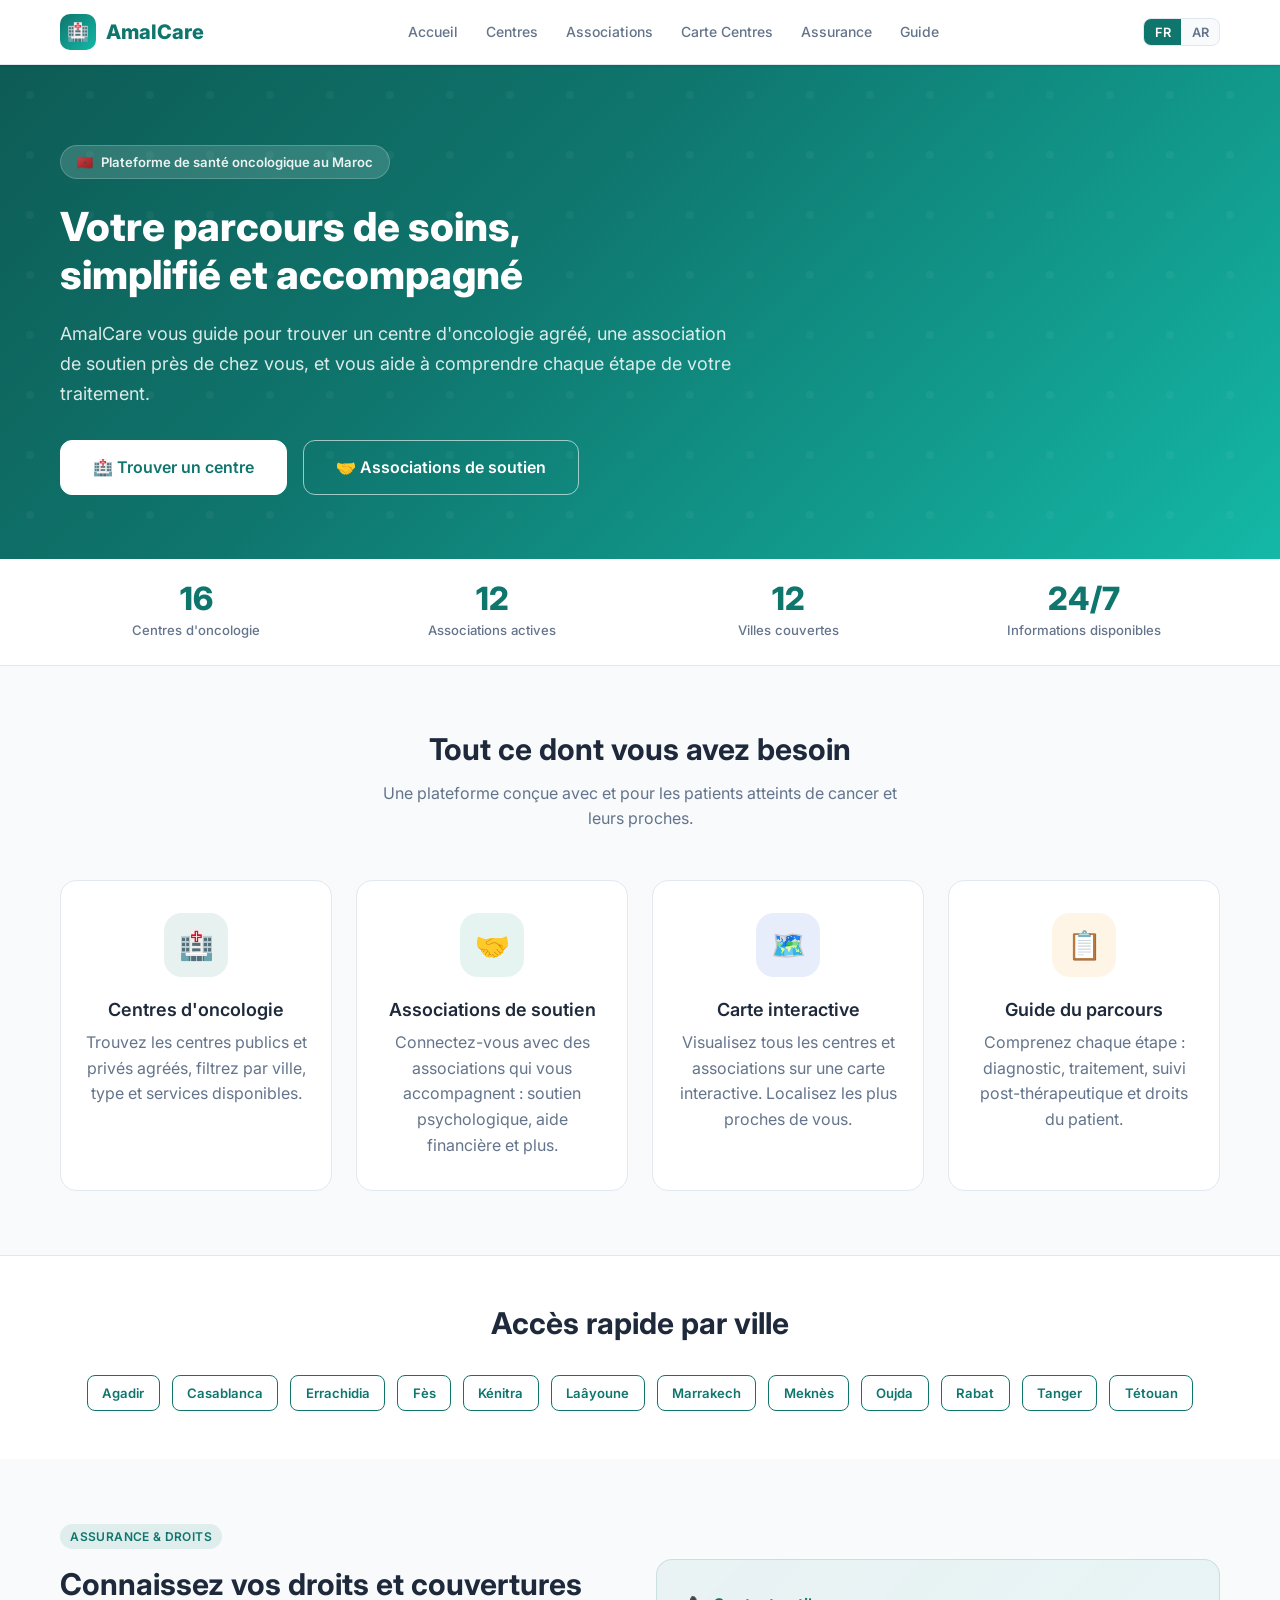
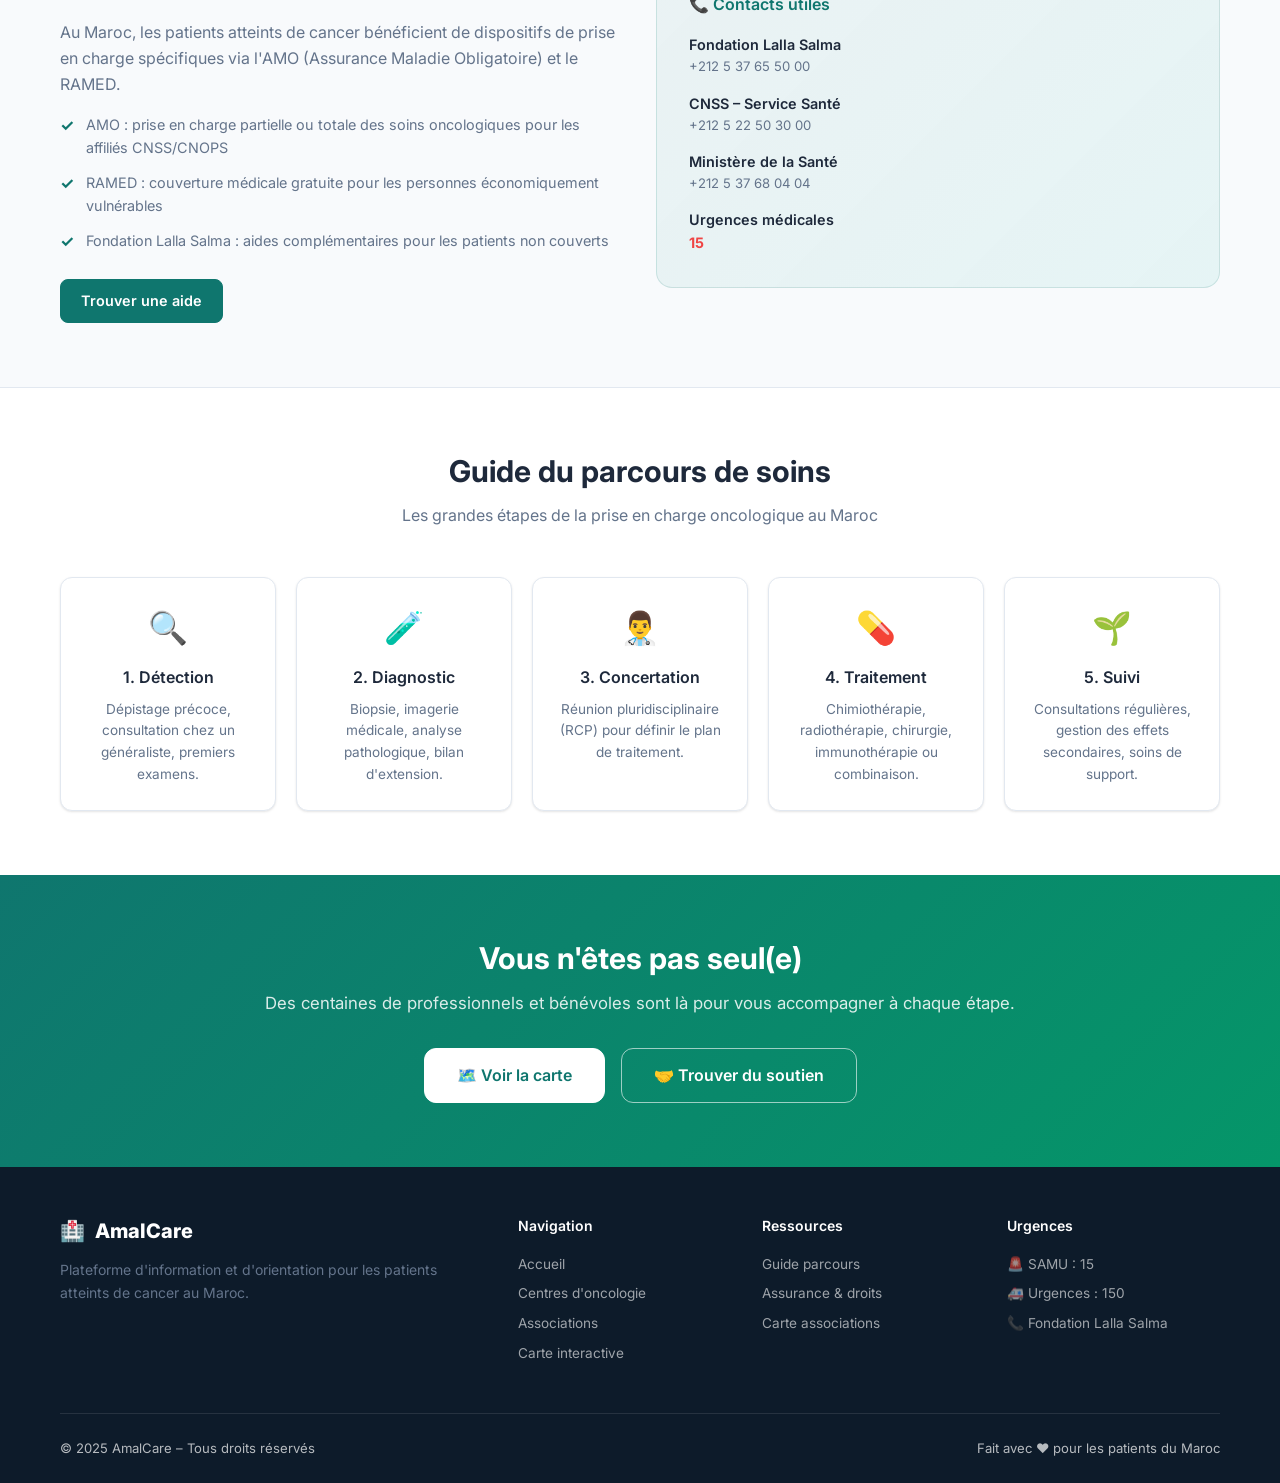
==== index.html @ 49dc9146 "Add files via upload" ====
<!DOCTYPE html>
<html lang="fr" dir="ltr">
<head>
  <meta charset="UTF-8" />
  <meta name="viewport" content="width=device-width, initial-scale=1.0" />
  <title>AmalCare – Plateforme de Santé Oncologique au Maroc</title>
  <meta name="description" content="AmalCare vous aide à trouver des centres d'oncologie, des associations de soutien et à comprendre votre parcours de soins au Maroc." />
  <link rel="preconnect" href="https://fonts.googleapis.com" />
  <link rel="preconnect" href="https://fonts.gstatic.com" crossorigin />
  <link href="https://fonts.googleapis.com/css2?family=Inter:wght@400;500;600;700;800&family=Cairo:wght@400;600;700;800&display=swap" rel="stylesheet" />
  <link rel="stylesheet" href="./css/style.css" />
</head>
<body>

<!-- ── Navbar ── -->
<nav class="navbar">
  <div class="container navbar-inner">
    <a href="index.html" class="navbar-brand">
      <div class="logo-icon">🏥</div>
      <span>AmalCare</span>
    </a>
    <ul class="navbar-nav" role="navigation">
      <li><a href="index.html" class="active" data-i18n="nav.home">Accueil</a></li>
      <li><a href="centres.html" data-i18n="nav.centres">Centres</a></li>
      <li><a href="associations.html" data-i18n="nav.associations">Associations</a></li>
      <li><a href="map-centres.html" data-i18n="nav.map-centres">Carte</a></li>
      <li><a href="#assurance" data-i18n="nav.assurance">Assurance</a></li>
      <li><a href="#guide" data-i18n="nav.guide">Guide</a></li>
    </ul>
    <div class="navbar-actions">
      <div class="lang-toggle" role="group" aria-label="Langue">
        <button class="lang-btn active" data-lang="fr">FR</button>
        <button class="lang-btn" data-lang="ar">AR</button>
      </div>
      <button class="hamburger" aria-label="Menu" aria-expanded="false">
        <span></span><span></span><span></span>
      </button>
    </div>
  </div>
</nav>

<!-- ── Hero ── -->
<section class="hero">
  <div class="container">
    <div class="hero-content animate-in">
      <div class="hero-eyebrow">
        <span>🇲🇦</span>
        <span>Plateforme de santé oncologique au Maroc</span>
      </div>
      <h1>Votre parcours de soins,<br/>simplifié et accompagné</h1>
      <p class="hero-sub">
        AmalCare vous guide pour trouver un centre d'oncologie agréé, une association de soutien près de chez vous, et vous aide à comprendre chaque étape de votre traitement.
      </p>
      <div class="hero-actions">
        <a href="centres.html" class="btn btn-white btn-lg">🏥 Trouver un centre</a>
        <a href="associations.html" class="btn btn-outline btn-lg" style="border-color:rgba(255,255,255,.6);color:white;">🤝 Associations de soutien</a>
      </div>
    </div>
  </div>
</section>

<!-- ── Stats Bar ── -->
<section class="stats-bar">
  <div class="container">
    <div class="stats-grid">
      <div class="stat-item">
        <div class="stat-num" id="statCentres">15</div>
        <div class="stat-label">Centres d'oncologie</div>
      </div>
      <div class="stat-item">
        <div class="stat-num" id="statAssoc">10</div>
        <div class="stat-label">Associations actives</div>
      </div>
      <div class="stat-item">
        <div class="stat-num">12</div>
        <div class="stat-label">Villes couvertes</div>
      </div>
      <div class="stat-item">
        <div class="stat-num">24/7</div>
        <div class="stat-label">Informations disponibles</div>
      </div>
    </div>
  </div>
</section>

<!-- ── Features ── -->
<section class="features-section">
  <div class="container">
    <h2 class="section-title">Tout ce dont vous avez besoin</h2>
    <p class="section-sub">Une plateforme conçue avec et pour les patients atteints de cancer et leurs proches.</p>
    <div class="features-grid">
      <a href="centres.html" class="feature-card" style="text-decoration:none;">
        <div class="feature-icon teal">🏥</div>
        <h3>Centres d'oncologie</h3>
        <p>Trouvez les centres publics et privés agréés, filtrez par ville, type et services disponibles.</p>
      </a>
      <a href="associations.html" class="feature-card" style="text-decoration:none;">
        <div class="feature-icon green">🤝</div>
        <h3>Associations de soutien</h3>
        <p>Connectez-vous avec des associations qui vous accompagnent : soutien psychologique, aide financière et plus.</p>
      </a>
      <a href="map-centres.html" class="feature-card" style="text-decoration:none;">
        <div class="feature-icon blue">🗺️</div>
        <h3>Carte interactive</h3>
        <p>Visualisez tous les centres et associations sur une carte interactive. Localisez les plus proches de vous.</p>
      </a>
      <a href="#guide" class="feature-card" style="text-decoration:none;">
        <div class="feature-icon amber">📋</div>
        <h3>Guide du parcours</h3>
        <p>Comprenez chaque étape : diagnostic, traitement, suivi post-thérapeutique et droits du patient.</p>
      </a>
    </div>
  </div>
</section>

<!-- ── Quick City Links ── -->
<section style="padding:3rem 0;background:var(--surface);border-top:1px solid var(--border);">
  <div class="container">
    <h2 style="text-align:center;margin-bottom:2rem;">Accès rapide par ville</h2>
    <div id="cityLinks" style="display:flex;flex-wrap:wrap;gap:.75rem;justify-content:center;"></div>
  </div>
</section>

<!-- ── Assurance ── -->
<section id="assurance" style="padding:4rem 0;">
  <div class="container">
    <div id="assuranceGrid" style="display:grid;grid-template-columns:1fr 1fr;gap:2rem;align-items:center;">
      <div>
        <span class="badge badge-info" style="margin-bottom:1rem;">Assurance &amp; droits</span>
        <h2 style="margin-bottom:1rem;">Connaissez vos droits et couvertures</h2>
        <p style="margin-bottom:1rem;">Au Maroc, les patients atteints de cancer bénéficient de dispositifs de prise en charge spécifiques via l'AMO (Assurance Maladie Obligatoire) et le RAMED.</p>
        <ul style="list-style:none;display:flex;flex-direction:column;gap:.75rem;margin-bottom:1.5rem;">
          <li style="display:flex;gap:.75rem;align-items:flex-start;">
            <span style="color:var(--primary);font-weight:700;flex-shrink:0;">✓</span>
            <span style="color:var(--text-muted);font-size:.9rem;">AMO : prise en charge partielle ou totale des soins oncologiques pour les affiliés CNSS/CNOPS</span>
          </li>
          <li style="display:flex;gap:.75rem;align-items:flex-start;">
            <span style="color:var(--primary);font-weight:700;flex-shrink:0;">✓</span>
            <span style="color:var(--text-muted);font-size:.9rem;">RAMED : couverture médicale gratuite pour les personnes économiquement vulnérables</span>
          </li>
          <li style="display:flex;gap:.75rem;align-items:flex-start;">
            <span style="color:var(--primary);font-weight:700;flex-shrink:0;">✓</span>
            <span style="color:var(--text-muted);font-size:.9rem;">Fondation Lalla Salma : aides complémentaires pour les patients non couverts</span>
          </li>
        </ul>
        <a href="associations.html" class="btn btn-primary">Trouver une aide</a>
      </div>
      <div style="background:linear-gradient(135deg,rgba(15,118,110,.06),rgba(20,184,166,.08));border:1px solid rgba(15,118,110,.15);border-radius:var(--radius-lg);padding:2rem;">
        <h4 style="margin-bottom:1rem;color:var(--primary);">📞 Contacts utiles</h4>
        <div style="display:flex;flex-direction:column;gap:.9rem;">
          <div><div style="font-weight:600;font-size:.9rem;">Fondation Lalla Salma</div><div style="color:var(--text-muted);font-size:.82rem;">+212 5 37 65 50 00</div></div>
          <div><div style="font-weight:600;font-size:.9rem;">CNSS – Service Santé</div><div style="color:var(--text-muted);font-size:.82rem;">+212 5 22 50 30 00</div></div>
          <div><div style="font-weight:600;font-size:.9rem;">Ministère de la Santé</div><div style="color:var(--text-muted);font-size:.82rem;">+212 5 37 68 04 04</div></div>
          <div><div style="font-weight:600;font-size:.9rem;">Urgences médicales</div><div style="color:#ef4444;font-size:.9rem;font-weight:700;">15</div></div>
        </div>
      </div>
    </div>
  </div>
</section>

<!-- ── Guide ── -->
<section id="guide" style="padding:4rem 0;background:var(--surface);border-top:1px solid var(--border);">
  <div class="container">
    <h2 class="section-title" style="margin-bottom:.75rem;">Guide du parcours de soins</h2>
    <p class="section-sub">Les grandes étapes de la prise en charge oncologique au Maroc</p>
    <div style="display:grid;grid-template-columns:repeat(auto-fit,minmax(190px,1fr));gap:1.25rem;margin-top:2rem;">
      <div class="card animate-in" style="padding:1.5rem;text-align:center;">
        <div style="font-size:2rem;margin-bottom:.75rem;">🔍</div>
        <h4 style="margin-bottom:.5rem;">1. Détection</h4>
        <p style="font-size:.85rem;">Dépistage précoce, consultation chez un généraliste, premiers examens.</p>
      </div>
      <div class="card animate-in" style="padding:1.5rem;text-align:center;animation-delay:.05s;">
        <div style="font-size:2rem;margin-bottom:.75rem;">🧪</div>
        <h4 style="margin-bottom:.5rem;">2. Diagnostic</h4>
        <p style="font-size:.85rem;">Biopsie, imagerie médicale, analyse pathologique, bilan d'extension.</p>
      </div>
      <div class="card animate-in" style="padding:1.5rem;text-align:center;animation-delay:.1s;">
        <div style="font-size:2rem;margin-bottom:.75rem;">👨‍⚕️</div>
        <h4 style="margin-bottom:.5rem;">3. Concertation</h4>
        <p style="font-size:.85rem;">Réunion pluridisciplinaire (RCP) pour définir le plan de traitement.</p>
      </div>
      <div class="card animate-in" style="padding:1.5rem;text-align:center;animation-delay:.15s;">
        <div style="font-size:2rem;margin-bottom:.75rem;">💊</div>
        <h4 style="margin-bottom:.5rem;">4. Traitement</h4>
        <p style="font-size:.85rem;">Chimiothérapie, radiothérapie, chirurgie, immunothérapie ou combinaison.</p>
      </div>
      <div class="card animate-in" style="padding:1.5rem;text-align:center;animation-delay:.2s;">
        <div style="font-size:2rem;margin-bottom:.75rem;">🌱</div>
        <h4 style="margin-bottom:.5rem;">5. Suivi</h4>
        <p style="font-size:.85rem;">Consultations régulières, gestion des effets secondaires, soins de support.</p>
      </div>
    </div>
  </div>
</section>

<!-- ── CTA ── -->
<section class="cta-section">
  <div class="container">
    <h2>Vous n'êtes pas seul(e)</h2>
    <p>Des centaines de professionnels et bénévoles sont là pour vous accompagner à chaque étape.</p>
    <div style="display:flex;gap:1rem;justify-content:center;flex-wrap:wrap;">
      <a href="map-centres.html" class="btn btn-white btn-lg">🗺️ Voir la carte</a>
      <a href="associations.html" class="btn btn-outline btn-lg" style="border-color:rgba(255,255,255,.6);color:white;">🤝 Trouver du soutien</a>
    </div>
  </div>
</section>

<!-- ── Footer ── -->
<footer class="footer">
  <div class="container">
    <div class="footer-grid">
      <div class="footer-brand">
        <div style="display:flex;align-items:center;gap:.6rem;font-weight:800;font-size:1.25rem;color:white;margin-bottom:.75rem;">
          <div class="logo-icon">🏥</div><span>AmalCare</span>
        </div>
        <p>Plateforme d'information et d'orientation pour les patients atteints de cancer au Maroc.</p>
      </div>
      <div class="footer-col">
        <h4>Navigation</h4>
        <a href="index.html">Accueil</a>
        <a href="centres.html">Centres d'oncologie</a>
        <a href="associations.html">Associations</a>
        <a href="map-centres.html">Carte interactive</a>
      </div>
      <div class="footer-col">
        <h4>Ressources</h4>
        <a href="#guide">Guide parcours</a>
        <a href="#assurance">Assurance &amp; droits</a>
        <a href="map-associations.html">Carte associations</a>
      </div>
      <div class="footer-col">
        <h4>Urgences</h4>
        <a href="tel:15">🚨 SAMU : 15</a>
        <a href="tel:150">🚑 Urgences : 150</a>
        <a href="tel:+212537655000">📞 Fondation Lalla Salma</a>
      </div>
    </div>
    <div class="footer-bottom">
      <span>© 2025 AmalCare – Tous droits réservés</span>
      <span>Fait avec ❤️ pour les patients du Maroc</span>
    </div>
  </div>
</footer>

<script src="./js/main.js"></script>
<script>
  document.addEventListener('DOMContentLoaded', async () => {
    // Responsive grid
    const grid = document.getElementById('assuranceGrid');
    function resizeGrid() {
      if (grid) grid.style.gridTemplateColumns = window.innerWidth < 768 ? '1fr' : '1fr 1fr';
    }
    resizeGrid();
    window.addEventListener('resize', resizeGrid);

    // Load stats
    try {
      const [cRes, aRes] = await Promise.all([
        fetch('./data/centres.json'),
        fetch('./data/associations.json'),
      ]);
      const centres = await cRes.json();
      const assocs  = await aRes.json();
      document.getElementById('statCentres').textContent = centres.length;
      document.getElementById('statAssoc').textContent   = assocs.length;

      // City links — ville est un objet {fr, ar}
      const AC = window.AmalCare;
      const citySet = new Set(centres.map(c => AC.getText(c.ville)));
      const cities  = [...citySet].sort();
      const container = document.getElementById('cityLinks');
      cities.forEach(city => {
        const a = document.createElement('a');
        a.href = `centres.html?ville=${encodeURIComponent(city)}`;
        a.className = 'btn btn-outline btn-sm';
        a.textContent = city;
        container.appendChild(a);
      });
    } catch(e) { /* graceful degradation */ }
  });
</script>
</body>
</html>
---- css/style.css ----
/* ============================================================
   AmalCare – Global Stylesheet
   Design: clean medical UI inspired by modern health platforms
   Colors: teal/blue primary, soft green accents
   ============================================================ */

/* ---------- CSS Variables ---------- */
:root {
  --primary:        #0f766e;   /* teal-700 */
  --primary-light:  #14b8a6;   /* teal-500 */
  --primary-dark:   #0d5c55;
  --accent:         #059669;   /* emerald-600 */
  --accent-light:   #10b981;
  --blue:           #1d4ed8;
  --blue-light:     #3b82f6;
  --bg:             #f8fafc;
  --surface:        #ffffff;
  --border:         #e2e8f0;
  --text:           #1e293b;
  --text-muted:     #64748b;
  --text-light:     #94a3b8;
  --public-color:   #1d4ed8;
  --private-color:  #059669;
  --shadow-sm:      0 1px 3px rgba(0,0,0,.07), 0 1px 2px rgba(0,0,0,.05);
  --shadow:         0 4px 6px -1px rgba(0,0,0,.08), 0 2px 4px -1px rgba(0,0,0,.05);
  --shadow-md:      0 10px 15px -3px rgba(0,0,0,.08), 0 4px 6px -2px rgba(0,0,0,.04);
  --shadow-lg:      0 20px 25px -5px rgba(0,0,0,.08), 0 10px 10px -5px rgba(0,0,0,.03);
  --radius:         12px;
  --radius-sm:      8px;
  --radius-lg:      16px;
  --transition:     all 0.2s ease;
}

/* ---------- Reset & Base ---------- */
*, *::before, *::after { box-sizing: border-box; margin: 0; padding: 0; }

html { scroll-behavior: smooth; font-size: 16px; }

body {
  font-family: 'Inter', 'Segoe UI', system-ui, -apple-system, sans-serif;
  background: var(--bg);
  color: var(--text);
  line-height: 1.6;
  min-height: 100vh;
}

img { max-width: 100%; display: block; }
a { color: inherit; text-decoration: none; }
button { cursor: pointer; border: none; background: none; font-family: inherit; }
ul { list-style: none; }

/* ---------- Typography ---------- */
h1 { font-size: clamp(1.75rem, 4vw, 2.5rem); font-weight: 800; line-height: 1.2; }
h2 { font-size: clamp(1.35rem, 3vw, 1.875rem); font-weight: 700; line-height: 1.3; }
h3 { font-size: 1.125rem; font-weight: 600; line-height: 1.4; }
h4 { font-size: 1rem; font-weight: 600; }
p  { color: var(--text-muted); }

/* ---------- Layout ---------- */
.container {
  max-width: 1200px;
  margin: 0 auto;
  padding: 0 1.25rem;
}

.page-header {
  background: linear-gradient(135deg, var(--primary) 0%, var(--primary-light) 100%);
  color: white;
  padding: 3rem 0 2.5rem;
  text-align: center;
}
.page-header h1 { color: white; margin-bottom: 0.5rem; }
.page-header p   { color: rgba(255,255,255,.85); font-size: 1.05rem; }

/* ---------- Navbar ---------- */
.navbar {
  position: sticky;
  top: 0;
  z-index: 1000;
  background: var(--surface);
  border-bottom: 1px solid var(--border);
  box-shadow: var(--shadow-sm);
}
.navbar-inner {
  display: flex;
  align-items: center;
  justify-content: space-between;
  height: 64px;
  gap: 1rem;
}
.navbar-brand {
  display: flex;
  align-items: center;
  gap: 0.6rem;
  font-weight: 800;
  font-size: 1.25rem;
  color: var(--primary);
  white-space: nowrap;
}
.navbar-brand .logo-icon {
  width: 36px;
  height: 36px;
  background: linear-gradient(135deg, var(--primary), var(--primary-light));
  border-radius: 10px;
  display: flex;
  align-items: center;
  justify-content: center;
  color: white;
  font-size: 1.1rem;
  flex-shrink: 0;
}
.navbar-nav {
  display: flex;
  align-items: center;
  gap: 0.25rem;
}
.navbar-nav a {
  font-size: 0.875rem;
  font-weight: 500;
  color: var(--text-muted);
  padding: 0.5rem 0.75rem;
  border-radius: var(--radius-sm);
  transition: var(--transition);
  white-space: nowrap;
}
.navbar-nav a:hover,
.navbar-nav a.active {
  color: var(--primary);
  background: rgba(15,118,110,.08);
}
.navbar-actions {
  display: flex;
  align-items: center;
  gap: 0.5rem;
  flex-shrink: 0;
}
.lang-toggle {
  display: flex;
  background: var(--bg);
  border: 1px solid var(--border);
  border-radius: 8px;
  overflow: hidden;
}
.lang-btn {
  padding: 0.35rem 0.65rem;
  font-size: 0.8rem;
  font-weight: 600;
  color: var(--text-muted);
  transition: var(--transition);
}
.lang-btn.active {
  background: var(--primary);
  color: white;
}
.hamburger {
  display: none;
  flex-direction: column;
  gap: 5px;
  padding: 0.4rem;
  border-radius: 8px;
  transition: var(--transition);
}
.hamburger span {
  display: block;
  width: 22px;
  height: 2px;
  background: var(--text);
  border-radius: 2px;
  transition: var(--transition);
}
.hamburger:hover { background: var(--bg); }

/* ---------- Buttons ---------- */
.btn {
  display: inline-flex;
  align-items: center;
  gap: 0.5rem;
  padding: 0.6rem 1.25rem;
  border-radius: var(--radius-sm);
  font-size: 0.9rem;
  font-weight: 600;
  transition: var(--transition);
  border: 1.5px solid transparent;
  white-space: nowrap;
}
.btn-primary {
  background: var(--primary);
  color: white;
  border-color: var(--primary);
}
.btn-primary:hover {
  background: var(--primary-dark);
  transform: translateY(-1px);
  box-shadow: var(--shadow);
}
.btn-outline {
  background: transparent;
  color: var(--primary);
  border-color: var(--primary);
}
.btn-outline:hover {
  background: var(--primary);
  color: white;
}
.btn-white {
  background: white;
  color: var(--primary);
  border-color: white;
}
.btn-white:hover {
  background: rgba(255,255,255,.9);
  transform: translateY(-1px);
}
.btn-sm {
  padding: 0.4rem 0.9rem;
  font-size: 0.82rem;
}
.btn-lg {
  padding: 0.85rem 2rem;
  font-size: 1rem;
  border-radius: var(--radius);
}

/* ---------- Badge / Tag ---------- */
.badge {
  display: inline-flex;
  align-items: center;
  gap: 0.3rem;
  padding: 0.2rem 0.65rem;
  border-radius: 99px;
  font-size: 0.75rem;
  font-weight: 600;
  text-transform: uppercase;
  letter-spacing: .03em;
}
.badge-public  { background: rgba(29,78,216,.12); color: var(--blue); }
.badge-prive   { background: rgba(5,150,105,.12);  color: var(--accent); }
.badge-info    { background: rgba(15,118,110,.1);  color: var(--primary); }

/* ---------- Badge Vérification ---------- */
.badge-verif {
  display: inline-flex;
  align-items: center;
  gap: 0.3rem;
  font-size: 0.72rem;
  font-weight: 600;
  padding: 0.2rem 0.55rem;
  border-radius: 999px;
  letter-spacing: 0.02em;
}
.badge-verif.verifie {
  background: #d1fae5;
  color: #065f46;
  border: 1px solid #a7f3d0;
}
.badge-verif.a_confirmer {
  background: #fef9c3;
  color: #854d0e;
  border: 1px solid #fde68a;
}

/* ── Popup badge dans Leaflet ── */
.leaflet-popup-content .badge-verif { font-size: .68rem; padding: .15rem .45rem; }

/* ---------- Star Rating ---------- */
.stars { color: #f59e0b; font-size: 0.85rem; }

/* ---------- Cards ---------- */
.card {
  background: var(--surface);
  border: 1px solid var(--border);
  border-radius: var(--radius);
  box-shadow: var(--shadow-sm);
  overflow: hidden;
  transition: var(--transition);
}
.card:hover {
  box-shadow: var(--shadow-md);
  transform: translateY(-2px);
}
.card-header {
  padding: 1.25rem 1.25rem 0;
  display: flex;
  align-items: flex-start;
  justify-content: space-between;
  gap: 0.75rem;
}
.card-body  { padding: 1rem 1.25rem; }
.card-footer {
  padding: 0.75rem 1.25rem 1.25rem;
  border-top: 1px solid var(--border);
  display: flex;
  align-items: center;
  justify-content: space-between;
  gap: 0.5rem;
  flex-wrap: wrap;
}

.centre-icon, .assoc-icon {
  width: 48px;
  height: 48px;
  border-radius: 12px;
  display: flex;
  align-items: center;
  justify-content: center;
  font-size: 1.4rem;
  flex-shrink: 0;
}
.centre-icon { background: rgba(29,78,216,.1); }
.assoc-icon  { background: rgba(5,150,105,.1); }

.card-meta {
  display: flex;
  align-items: center;
  gap: 0.5rem;
  flex-wrap: wrap;
  margin-bottom: 0.6rem;
}
.card-meta span { font-size: 0.82rem; color: var(--text-muted); }
.card-meta .sep { color: var(--border); }

.card-title { font-size: 1.05rem; font-weight: 700; color: var(--text); margin-bottom: 0.5rem; line-height: 1.3; }
.card-desc  { font-size: 0.875rem; color: var(--text-muted); line-height: 1.5; }

.services-list {
  display: flex;
  flex-wrap: wrap;
  gap: 0.4rem;
  margin-top: 0.75rem;
}
.service-tag {
  padding: 0.2rem 0.6rem;
  background: var(--bg);
  border: 1px solid var(--border);
  border-radius: 6px;
  font-size: 0.75rem;
  color: var(--text-muted);
}

/* ---------- Grid Layouts ---------- */
.cards-grid {
  display: grid;
  grid-template-columns: repeat(auto-fill, minmax(320px, 1fr));
  gap: 1.25rem;
  margin-top: 1.5rem;
}

/* ---------- Search & Filters ---------- */
.search-section {
  background: var(--surface);
  border-bottom: 1px solid var(--border);
  padding: 1.25rem 0;
  position: sticky;
  top: 64px;
  z-index: 100;
  box-shadow: var(--shadow-sm);
}
.search-bar {
  display: flex;
  gap: 0.75rem;
  flex-wrap: wrap;
  align-items: center;
}
.search-input-wrap {
  flex: 1;
  min-width: 200px;
  position: relative;
}
.search-input-wrap .search-icon {
  position: absolute;
  left: 0.9rem;
  top: 50%;
  transform: translateY(-50%);
  color: var(--text-light);
  font-size: 1rem;
  pointer-events: none;
}
.search-input {
  width: 100%;
  padding: 0.65rem 1rem 0.65rem 2.5rem;
  border: 1.5px solid var(--border);
  border-radius: var(--radius-sm);
  font-size: 0.9rem;
  font-family: inherit;
  color: var(--text);
  background: var(--bg);
  transition: var(--transition);
  outline: none;
}
.search-input:focus {
  border-color: var(--primary-light);
  background: white;
  box-shadow: 0 0 0 3px rgba(20,184,166,.15);
}
.filter-select {
  padding: 0.65rem 2.2rem 0.65rem 0.9rem;
  border: 1.5px solid var(--border);
  border-radius: var(--radius-sm);
  font-size: 0.875rem;
  font-family: inherit;
  color: var(--text);
  background: var(--bg) url("data:image/svg+xml,%3Csvg xmlns='http://www.w3.org/2000/svg' width='12' height='12' viewBox='0 0 12 12'%3E%3Cpath fill='%2364748b' d='M6 8L1 3h10z'/%3E%3C/svg%3E") no-repeat right 0.7rem center;
  -webkit-appearance: none;
  appearance: none;
  cursor: pointer;
  transition: var(--transition);
  outline: none;
  flex-shrink: 0;
}
.filter-select:focus {
  border-color: var(--primary-light);
  background-color: white;
  box-shadow: 0 0 0 3px rgba(20,184,166,.15);
}
.results-info {
  font-size: 0.875rem;
  color: var(--text-muted);
  margin-top: 1rem;
  padding-bottom: 0.25rem;
}
.results-info strong { color: var(--text); }

/* ---------- Empty State ---------- */
.empty-state {
  text-align: center;
  padding: 4rem 1rem;
  color: var(--text-muted);
}
.empty-state .empty-icon { font-size: 3.5rem; margin-bottom: 1rem; opacity: .5; }
.empty-state h3 { color: var(--text); margin-bottom: 0.5rem; }

/* ---------- Loading Spinner ---------- */
.loading-overlay {
  position: fixed;
  inset: 0;
  background: rgba(255,255,255,.92);
  display: flex;
  flex-direction: column;
  align-items: center;
  justify-content: center;
  z-index: 9999;
  gap: 1rem;
  transition: opacity .3s;
}
.loading-overlay.hidden { opacity: 0; pointer-events: none; }
.spinner {
  width: 48px;
  height: 48px;
  border: 4px solid var(--border);
  border-top-color: var(--primary);
  border-radius: 50%;
  animation: spin .8s linear infinite;
}
@keyframes spin { to { transform: rotate(360deg); } }
.loading-text { font-size: 0.9rem; color: var(--text-muted); font-weight: 500; }

/* ---------- Map Pages ---------- */
.map-layout {
  display: flex;
  height: calc(100vh - 64px);
  overflow: hidden;
}
.map-sidebar {
  width: 360px;
  flex-shrink: 0;
  background: var(--surface);
  border-right: 1px solid var(--border);
  display: flex;
  flex-direction: column;
  overflow: hidden;
}
.map-sidebar-header {
  padding: 1rem 1rem 0.75rem;
  border-bottom: 1px solid var(--border);
  background: var(--surface);
}
.map-sidebar-header h2 { font-size: 1rem; margin-bottom: 0.5rem; }
.map-sidebar-search {
  position: relative;
}
.map-sidebar-search .search-icon {
  position: absolute;
  left: 0.75rem;
  top: 50%;
  transform: translateY(-50%);
  color: var(--text-light);
  font-size: 0.9rem;
  pointer-events: none;
}
.map-sidebar-search input {
  width: 100%;
  padding: 0.55rem 0.9rem 0.55rem 2.2rem;
  border: 1.5px solid var(--border);
  border-radius: var(--radius-sm);
  font-size: 0.85rem;
  font-family: inherit;
  outline: none;
  transition: var(--transition);
}
.map-sidebar-search input:focus {
  border-color: var(--primary-light);
  box-shadow: 0 0 0 3px rgba(20,184,166,.12);
}
.map-sidebar-list {
  overflow-y: auto;
  flex: 1;
  padding: 0.5rem;
}
.map-list-item {
  padding: 0.85rem 1rem;
  border-radius: var(--radius-sm);
  cursor: pointer;
  transition: var(--transition);
  border: 1.5px solid transparent;
  margin-bottom: 0.25rem;
}
.map-list-item:hover {
  background: rgba(15,118,110,.05);
  border-color: rgba(15,118,110,.15);
}
.map-list-item.active {
  background: rgba(15,118,110,.08);
  border-color: var(--primary-light);
}
.map-list-item-name { font-size: 0.875rem; font-weight: 600; color: var(--text); margin-bottom: 0.25rem; }
.map-list-item-meta { font-size: 0.78rem; color: var(--text-muted); display: flex; align-items: center; gap: 0.5rem; }
#map, #map-assoc {
  flex: 1;
  height: 100%;
}
.map-controls {
  position: absolute;
  bottom: 1.5rem;
  right: 1rem;
  z-index: 1000;
  display: flex;
  flex-direction: column;
  gap: 0.5rem;
}
.map-btn {
  background: white;
  border: 1px solid var(--border);
  border-radius: 10px;
  padding: 0.6rem 1rem;
  font-size: 0.85rem;
  font-weight: 600;
  color: var(--primary);
  box-shadow: var(--shadow);
  cursor: pointer;
  transition: var(--transition);
  display: flex;
  align-items: center;
  gap: 0.4rem;
}
.map-btn:hover {
  background: var(--primary);
  color: white;
  transform: translateY(-1px);
  box-shadow: var(--shadow-md);
}
.map-legend {
  background: white;
  border: 1px solid var(--border);
  border-radius: 10px;
  padding: 0.75rem 1rem;
  font-size: 0.8rem;
  box-shadow: var(--shadow);
}
.legend-item { display: flex; align-items: center; gap: 0.5rem; margin-bottom: 0.3rem; }
.legend-item:last-child { margin-bottom: 0; }
.legend-dot {
  width: 12px; height: 12px;
  border-radius: 50%;
  flex-shrink: 0;
}

/* ---------- Homepage ---------- */
.hero {
  background: linear-gradient(135deg, #0d5c55 0%, #0f766e 40%, #14b8a6 100%);
  color: white;
  padding: 5rem 0 4rem;
  position: relative;
  overflow: hidden;
}
.hero::before {
  content: '';
  position: absolute;
  inset: 0;
  background: url("data:image/svg+xml,%3Csvg width='60' height='60' viewBox='0 0 60 60' xmlns='http://www.w3.org/2000/svg'%3E%3Cg fill='none' fill-rule='evenodd'%3E%3Cg fill='%23ffffff' fill-opacity='0.04'%3E%3Ccircle cx='30' cy='30' r='4'/%3E%3C/g%3E%3C/g%3E%3C/svg%3E");
}
.hero-content {
  position: relative;
  max-width: 680px;
}
.hero-eyebrow {
  display: inline-flex;
  align-items: center;
  gap: 0.5rem;
  background: rgba(255,255,255,.15);
  color: rgba(255,255,255,.9);
  padding: 0.35rem 1rem;
  border-radius: 99px;
  font-size: 0.82rem;
  font-weight: 600;
  margin-bottom: 1.5rem;
  border: 1px solid rgba(255,255,255,.2);
}
.hero h1 { color: white; margin-bottom: 1.25rem; }
.hero-sub {
  font-size: 1.125rem;
  color: rgba(255,255,255,.85);
  margin-bottom: 2rem;
  line-height: 1.65;
}
.hero-actions { display: flex; gap: 1rem; flex-wrap: wrap; }

.stats-bar {
  background: white;
  border-bottom: 1px solid var(--border);
  padding: 1.5rem 0;
}
.stats-grid {
  display: grid;
  grid-template-columns: repeat(auto-fit, minmax(150px, 1fr));
  gap: 1.5rem;
  text-align: center;
}
.stat-item .stat-num {
  font-size: 2rem;
  font-weight: 800;
  color: var(--primary);
  line-height: 1;
  margin-bottom: 0.3rem;
}
.stat-item .stat-label {
  font-size: 0.82rem;
  color: var(--text-muted);
  font-weight: 500;
}

.features-section { padding: 4rem 0; }
.section-title { text-align: center; margin-bottom: 0.75rem; }
.section-sub   { text-align: center; color: var(--text-muted); max-width: 540px; margin: 0 auto 3rem; }

.features-grid {
  display: grid;
  grid-template-columns: repeat(auto-fit, minmax(240px, 1fr));
  gap: 1.5rem;
}
.feature-card {
  background: var(--surface);
  border: 1px solid var(--border);
  border-radius: var(--radius-lg);
  padding: 2rem 1.5rem;
  transition: var(--transition);
  text-align: center;
}
.feature-card:hover {
  box-shadow: var(--shadow-md);
  transform: translateY(-3px);
  border-color: rgba(15,118,110,.25);
}
.feature-icon {
  width: 64px;
  height: 64px;
  border-radius: 18px;
  display: flex;
  align-items: center;
  justify-content: center;
  font-size: 1.75rem;
  margin: 0 auto 1.25rem;
}
.feature-icon.teal  { background: rgba(15,118,110,.1); }
.feature-icon.blue  { background: rgba(29,78,216,.1); }
.feature-icon.green { background: rgba(5,150,105,.1); }
.feature-icon.amber { background: rgba(245,158,11,.1); }
.feature-card h3 { margin-bottom: 0.5rem; }

.cta-section {
  background: linear-gradient(135deg, var(--primary) 0%, var(--accent) 100%);
  color: white;
  padding: 4rem 0;
  text-align: center;
}
.cta-section h2 { color: white; margin-bottom: 0.75rem; }
.cta-section p  { color: rgba(255,255,255,.85); margin-bottom: 2rem; font-size: 1.05rem; }

/* ---------- Guide & Assurance Pages (placeholder) ---------- */
.placeholder-page {
  padding: 5rem 0;
  text-align: center;
}
.placeholder-page .big-icon {
  font-size: 4rem;
  margin-bottom: 1.5rem;
  opacity: .4;
}

/* ---------- Footer ---------- */
.footer {
  background: #0d1b2a;
  color: rgba(255,255,255,.7);
  padding: 3rem 0 1.5rem;
}
.footer-grid {
  display: grid;
  grid-template-columns: 2fr 1fr 1fr 1fr;
  gap: 2rem;
  margin-bottom: 2.5rem;
}
.footer-brand .navbar-brand { color: white; margin-bottom: 0.75rem; }
.footer-brand p { font-size: 0.875rem; line-height: 1.6; }
.footer-col h4 { color: white; font-size: 0.875rem; font-weight: 600; margin-bottom: 1rem; }
.footer-col a {
  display: block;
  font-size: 0.85rem;
  color: rgba(255,255,255,.6);
  margin-bottom: 0.5rem;
  transition: var(--transition);
}
.footer-col a:hover { color: var(--primary-light); }
.footer-bottom {
  border-top: 1px solid rgba(255,255,255,.1);
  padding-top: 1.5rem;
  display: flex;
  align-items: center;
  justify-content: space-between;
  font-size: 0.82rem;
  flex-wrap: wrap;
  gap: 0.5rem;
}
.footer-bottom a { color: var(--primary-light); }

/* ---------- Leaflet Popup Override ---------- */
.leaflet-popup-content-wrapper {
  border-radius: 12px !important;
  box-shadow: var(--shadow-md) !important;
  border: 1px solid var(--border) !important;
}
.leaflet-popup-content {
  margin: 1rem !important;
  min-width: 220px;
}
.popup-name  { font-weight: 700; font-size: 0.95rem; color: var(--text); margin-bottom: 0.35rem; }
.popup-city  { font-size: 0.82rem; color: var(--text-muted); margin-bottom: 0.5rem; display: flex; align-items: center; gap: 0.3rem; }
.popup-services { font-size: 0.78rem; color: var(--text-muted); border-top: 1px solid var(--border); padding-top: 0.5rem; margin-top: 0.25rem; }

/* ---------- Animations ---------- */
@keyframes fadeInUp {
  from { opacity: 0; transform: translateY(16px); }
  to   { opacity: 1; transform: translateY(0); }
}
.animate-in { animation: fadeInUp .35s ease both; }

/* Stagger delay for card grids */
.cards-grid .card:nth-child(1) { animation-delay: .05s; }
.cards-grid .card:nth-child(2) { animation-delay: .1s; }
.cards-grid .card:nth-child(3) { animation-delay: .15s; }
.cards-grid .card:nth-child(4) { animation-delay: .2s; }
.cards-grid .card:nth-child(5) { animation-delay: .25s; }
.cards-grid .card:nth-child(6) { animation-delay: .3s; }

/* ---------- RTL Support ---------- */
[dir="rtl"] body { font-family: 'Cairo', 'Segoe UI', system-ui, sans-serif; }
[dir="rtl"] .navbar-nav { flex-direction: row-reverse; }
[dir="rtl"] .search-input-wrap .search-icon { left: auto; right: 0.9rem; }
[dir="rtl"] .search-input { padding-left: 1rem; padding-right: 2.5rem; }
[dir="rtl"] .map-sidebar { border-right: none; border-left: 1px solid var(--border); }
[dir="rtl"] .footer-grid { direction: rtl; }

/* ---------- Responsive ---------- */
@media (max-width: 1024px) {
  .map-sidebar { width: 300px; }
  .footer-grid { grid-template-columns: 1fr 1fr; }
}

@media (max-width: 768px) {
  .navbar-nav { display: none; position: absolute; top: 64px; left: 0; right: 0; background: var(--surface); flex-direction: column; padding: 1rem; border-bottom: 1px solid var(--border); box-shadow: var(--shadow-md); gap: 0.25rem; }
  .navbar-nav.open { display: flex; }
  .hamburger { display: flex; }

  .map-layout { flex-direction: column; height: auto; }
  .map-sidebar { width: 100%; height: 280px; border-right: none; border-bottom: 1px solid var(--border); }
  #map, #map-assoc { height: 60vh; }

  .cards-grid { grid-template-columns: 1fr; }
  .search-bar { flex-direction: column; }
  .search-input-wrap { min-width: 100%; }
  .filter-select { width: 100%; }

  .hero { padding: 3rem 0 2.5rem; }
  .hero-actions { flex-direction: column; }
  .hero-actions .btn { justify-content: center; }

  .footer-grid { grid-template-columns: 1fr; }
  .footer-bottom { flex-direction: column; text-align: center; }

  .features-grid { grid-template-columns: 1fr; }
  .stats-grid { grid-template-columns: repeat(2, 1fr); }
}

@media (max-width: 480px) {
  .navbar-brand span { display: none; }
  .container { padding: 0 1rem; }
  h1 { font-size: 1.6rem; }
}
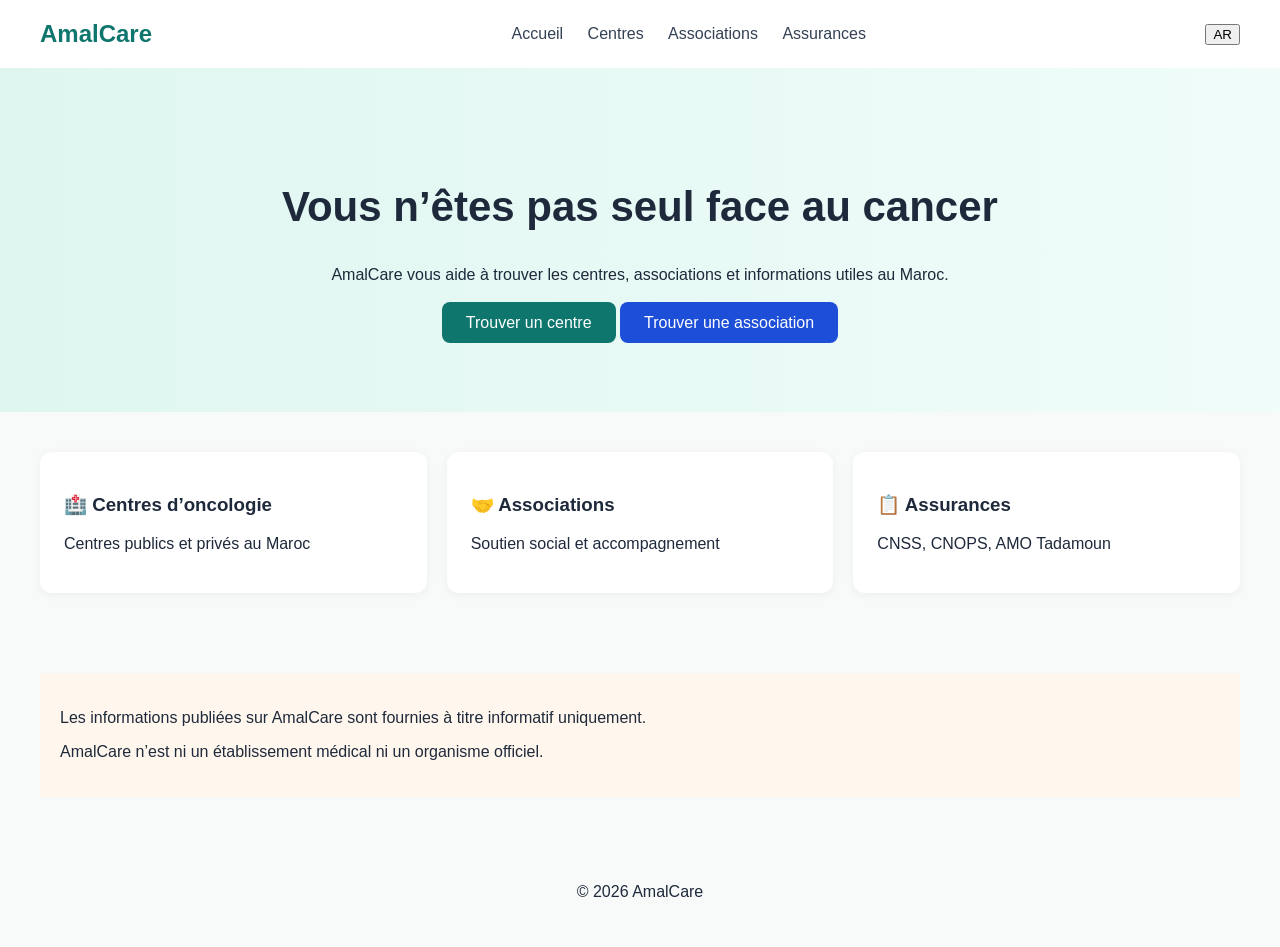
==== commit c6350c6b: "Add files via upload" ====
--- a/index.html
+++ b/index.html
@@ -1,283 +1,69 @@
 <!DOCTYPE html>
-<html lang="fr" dir="ltr">
+<html lang="fr">
 <head>
-  <meta charset="UTF-8" />
-  <meta name="viewport" content="width=device-width, initial-scale=1.0" />
-  <title>AmalCare – Plateforme de Santé Oncologique au Maroc</title>
-  <meta name="description" content="AmalCare vous aide à trouver des centres d'oncologie, des associations de soutien et à comprendre votre parcours de soins au Maroc." />
-  <link rel="preconnect" href="https://fonts.googleapis.com" />
-  <link rel="preconnect" href="https://fonts.gstatic.com" crossorigin />
-  <link href="https://fonts.googleapis.com/css2?family=Inter:wght@400;500;600;700;800&family=Cairo:wght@400;600;700;800&display=swap" rel="stylesheet" />
-  <link rel="stylesheet" href="./css/style.css" />
+  <meta charset="UTF-8">
+  <meta name="viewport" content="width=device-width, initial-scale=1.0">
+  <title>AmalCare</title>
+  <link rel="stylesheet" href="style.css">
 </head>
 <body>
 
-<!-- ── Navbar ── -->
-<nav class="navbar">
-  <div class="container navbar-inner">
-    <a href="index.html" class="navbar-brand">
-      <div class="logo-icon">🏥</div>
-      <span>AmalCare</span>
-    </a>
-    <ul class="navbar-nav" role="navigation">
-      <li><a href="index.html" class="active" data-i18n="nav.home">Accueil</a></li>
-      <li><a href="centres.html" data-i18n="nav.centres">Centres</a></li>
-      <li><a href="associations.html" data-i18n="nav.associations">Associations</a></li>
-      <li><a href="map-centres.html" data-i18n="nav.map-centres">Carte</a></li>
-      <li><a href="#assurance" data-i18n="nav.assurance">Assurance</a></li>
-      <li><a href="#guide" data-i18n="nav.guide">Guide</a></li>
-    </ul>
-    <div class="navbar-actions">
-      <div class="lang-toggle" role="group" aria-label="Langue">
-        <button class="lang-btn active" data-lang="fr">FR</button>
-        <button class="lang-btn" data-lang="ar">AR</button>
-      </div>
-      <button class="hamburger" aria-label="Menu" aria-expanded="false">
-        <span></span><span></span><span></span>
-      </button>
-    </div>
-  </div>
-</nav>
+<header>
+  <div class="logo">AmalCare</div>
 
-<!-- ── Hero ── -->
+  <nav>
+    <a href="index.html">Accueil</a>
+    <a href="centres.html">Centres</a>
+    <a href="associations.html">Associations</a>
+    <a href="assurances.html">Assurances</a>
+  </nav>
+
+  <button id="lang-toggle">AR</button>
+</header>
+
 <section class="hero">
-  <div class="container">
-    <div class="hero-content animate-in">
-      <div class="hero-eyebrow">
-        <span>🇲🇦</span>
-        <span>Plateforme de santé oncologique au Maroc</span>
-      </div>
-      <h1>Votre parcours de soins,<br/>simplifié et accompagné</h1>
-      <p class="hero-sub">
-        AmalCare vous guide pour trouver un centre d'oncologie agréé, une association de soutien près de chez vous, et vous aide à comprendre chaque étape de votre traitement.
-      </p>
-      <div class="hero-actions">
-        <a href="centres.html" class="btn btn-white btn-lg">🏥 Trouver un centre</a>
-        <a href="associations.html" class="btn btn-outline btn-lg" style="border-color:rgba(255,255,255,.6);color:white;">🤝 Associations de soutien</a>
-      </div>
+  <div class="hero-content">
+    <h1 id="hero-title">
+      Vous n’êtes pas seul face au cancer
+    </h1>
+
+    <p id="hero-text">
+      AmalCare vous aide à trouver les centres, associations et informations utiles au Maroc.
+    </p>
+
+    <div class="hero-buttons">
+      <a href="centres.html" class="btn">Trouver un centre</a>
+      <a href="associations.html" class="btn secondary">Trouver une association</a>
     </div>
   </div>
 </section>
 
-<!-- ── Stats Bar ── -->
-<section class="stats-bar">
-  <div class="container">
-    <div class="stats-grid">
-      <div class="stat-item">
-        <div class="stat-num" id="statCentres">15</div>
-        <div class="stat-label">Centres d'oncologie</div>
-      </div>
-      <div class="stat-item">
-        <div class="stat-num" id="statAssoc">10</div>
-        <div class="stat-label">Associations actives</div>
-      </div>
-      <div class="stat-item">
-        <div class="stat-num">12</div>
-        <div class="stat-label">Villes couvertes</div>
-      </div>
-      <div class="stat-item">
-        <div class="stat-num">24/7</div>
-        <div class="stat-label">Informations disponibles</div>
-      </div>
-    </div>
+<section class="cards">
+  <div class="card">
+    <h3>🏥 Centres d’oncologie</h3>
+    <p>Centres publics et privés au Maroc</p>
+  </div>
+
+  <div class="card">
+    <h3>🤝 Associations</h3>
+    <p>Soutien social et accompagnement</p>
+  </div>
+
+  <div class="card">
+    <h3>📋 Assurances</h3>
+    <p>CNSS, CNOPS, AMO Tadamoun</p>
   </div>
 </section>
 
-<!-- ── Features ── -->
-<section class="features-section">
-  <div class="container">
-    <h2 class="section-title">Tout ce dont vous avez besoin</h2>
-    <p class="section-sub">Une plateforme conçue avec et pour les patients atteints de cancer et leurs proches.</p>
-    <div class="features-grid">
-      <a href="centres.html" class="feature-card" style="text-decoration:none;">
-        <div class="feature-icon teal">🏥</div>
-        <h3>Centres d'oncologie</h3>
-        <p>Trouvez les centres publics et privés agréés, filtrez par ville, type et services disponibles.</p>
-      </a>
-      <a href="associations.html" class="feature-card" style="text-decoration:none;">
-        <div class="feature-icon green">🤝</div>
-        <h3>Associations de soutien</h3>
-        <p>Connectez-vous avec des associations qui vous accompagnent : soutien psychologique, aide financière et plus.</p>
-      </a>
-      <a href="map-centres.html" class="feature-card" style="text-decoration:none;">
-        <div class="feature-icon blue">🗺️</div>
-        <h3>Carte interactive</h3>
-        <p>Visualisez tous les centres et associations sur une carte interactive. Localisez les plus proches de vous.</p>
-      </a>
-      <a href="#guide" class="feature-card" style="text-decoration:none;">
-        <div class="feature-icon amber">📋</div>
-        <h3>Guide du parcours</h3>
-        <p>Comprenez chaque étape : diagnostic, traitement, suivi post-thérapeutique et droits du patient.</p>
-      </a>
-    </div>
-  </div>
+<section class="legal-box">
+  <p>Les informations publiées sur AmalCare sont fournies à titre informatif uniquement.</p>
+  <p>AmalCare n’est ni un établissement médical ni un organisme officiel.</p>
 </section>
 
-<!-- ── Quick City Links ── -->
-<section style="padding:3rem 0;background:var(--surface);border-top:1px solid var(--border);">
-  <div class="container">
-    <h2 style="text-align:center;margin-bottom:2rem;">Accès rapide par ville</h2>
-    <div id="cityLinks" style="display:flex;flex-wrap:wrap;gap:.75rem;justify-content:center;"></div>
-  </div>
-</section>
-
-<!-- ── Assurance ── -->
-<section id="assurance" style="padding:4rem 0;">
-  <div class="container">
-    <div id="assuranceGrid" style="display:grid;grid-template-columns:1fr 1fr;gap:2rem;align-items:center;">
-      <div>
-        <span class="badge badge-info" style="margin-bottom:1rem;">Assurance &amp; droits</span>
-        <h2 style="margin-bottom:1rem;">Connaissez vos droits et couvertures</h2>
-        <p style="margin-bottom:1rem;">Au Maroc, les patients atteints de cancer bénéficient de dispositifs de prise en charge spécifiques via l'AMO (Assurance Maladie Obligatoire) et le RAMED.</p>
-        <ul style="list-style:none;display:flex;flex-direction:column;gap:.75rem;margin-bottom:1.5rem;">
-          <li style="display:flex;gap:.75rem;align-items:flex-start;">
-            <span style="color:var(--primary);font-weight:700;flex-shrink:0;">✓</span>
-            <span style="color:var(--text-muted);font-size:.9rem;">AMO : prise en charge partielle ou totale des soins oncologiques pour les affiliés CNSS/CNOPS</span>
-          </li>
-          <li style="display:flex;gap:.75rem;align-items:flex-start;">
-            <span style="color:var(--primary);font-weight:700;flex-shrink:0;">✓</span>
-            <span style="color:var(--text-muted);font-size:.9rem;">RAMED : couverture médicale gratuite pour les personnes économiquement vulnérables</span>
-          </li>
-          <li style="display:flex;gap:.75rem;align-items:flex-start;">
-            <span style="color:var(--primary);font-weight:700;flex-shrink:0;">✓</span>
-            <span style="color:var(--text-muted);font-size:.9rem;">Fondation Lalla Salma : aides complémentaires pour les patients non couverts</span>
-          </li>
-        </ul>
-        <a href="associations.html" class="btn btn-primary">Trouver une aide</a>
-      </div>
-      <div style="background:linear-gradient(135deg,rgba(15,118,110,.06),rgba(20,184,166,.08));border:1px solid rgba(15,118,110,.15);border-radius:var(--radius-lg);padding:2rem;">
-        <h4 style="margin-bottom:1rem;color:var(--primary);">📞 Contacts utiles</h4>
-        <div style="display:flex;flex-direction:column;gap:.9rem;">
-          <div><div style="font-weight:600;font-size:.9rem;">Fondation Lalla Salma</div><div style="color:var(--text-muted);font-size:.82rem;">+212 5 37 65 50 00</div></div>
-          <div><div style="font-weight:600;font-size:.9rem;">CNSS – Service Santé</div><div style="color:var(--text-muted);font-size:.82rem;">+212 5 22 50 30 00</div></div>
-          <div><div style="font-weight:600;font-size:.9rem;">Ministère de la Santé</div><div style="color:var(--text-muted);font-size:.82rem;">+212 5 37 68 04 04</div></div>
-          <div><div style="font-weight:600;font-size:.9rem;">Urgences médicales</div><div style="color:#ef4444;font-size:.9rem;font-weight:700;">15</div></div>
-        </div>
-      </div>
-    </div>
-  </div>
-</section>
-
-<!-- ── Guide ── -->
-<section id="guide" style="padding:4rem 0;background:var(--surface);border-top:1px solid var(--border);">
-  <div class="container">
-    <h2 class="section-title" style="margin-bottom:.75rem;">Guide du parcours de soins</h2>
-    <p class="section-sub">Les grandes étapes de la prise en charge oncologique au Maroc</p>
-    <div style="display:grid;grid-template-columns:repeat(auto-fit,minmax(190px,1fr));gap:1.25rem;margin-top:2rem;">
-      <div class="card animate-in" style="padding:1.5rem;text-align:center;">
-        <div style="font-size:2rem;margin-bottom:.75rem;">🔍</div>
-        <h4 style="margin-bottom:.5rem;">1. Détection</h4>
-        <p style="font-size:.85rem;">Dépistage précoce, consultation chez un généraliste, premiers examens.</p>
-      </div>
-      <div class="card animate-in" style="padding:1.5rem;text-align:center;animation-delay:.05s;">
-        <div style="font-size:2rem;margin-bottom:.75rem;">🧪</div>
-        <h4 style="margin-bottom:.5rem;">2. Diagnostic</h4>
-        <p style="font-size:.85rem;">Biopsie, imagerie médicale, analyse pathologique, bilan d'extension.</p>
-      </div>
-      <div class="card animate-in" style="padding:1.5rem;text-align:center;animation-delay:.1s;">
-        <div style="font-size:2rem;margin-bottom:.75rem;">👨‍⚕️</div>
-        <h4 style="margin-bottom:.5rem;">3. Concertation</h4>
-        <p style="font-size:.85rem;">Réunion pluridisciplinaire (RCP) pour définir le plan de traitement.</p>
-      </div>
-      <div class="card animate-in" style="padding:1.5rem;text-align:center;animation-delay:.15s;">
-        <div style="font-size:2rem;margin-bottom:.75rem;">💊</div>
-        <h4 style="margin-bottom:.5rem;">4. Traitement</h4>
-        <p style="font-size:.85rem;">Chimiothérapie, radiothérapie, chirurgie, immunothérapie ou combinaison.</p>
-      </div>
-      <div class="card animate-in" style="padding:1.5rem;text-align:center;animation-delay:.2s;">
-        <div style="font-size:2rem;margin-bottom:.75rem;">🌱</div>
-        <h4 style="margin-bottom:.5rem;">5. Suivi</h4>
-        <p style="font-size:.85rem;">Consultations régulières, gestion des effets secondaires, soins de support.</p>
-      </div>
-    </div>
-  </div>
-</section>
-
-<!-- ── CTA ── -->
-<section class="cta-section">
-  <div class="container">
-    <h2>Vous n'êtes pas seul(e)</h2>
-    <p>Des centaines de professionnels et bénévoles sont là pour vous accompagner à chaque étape.</p>
-    <div style="display:flex;gap:1rem;justify-content:center;flex-wrap:wrap;">
-      <a href="map-centres.html" class="btn btn-white btn-lg">🗺️ Voir la carte</a>
-      <a href="associations.html" class="btn btn-outline btn-lg" style="border-color:rgba(255,255,255,.6);color:white;">🤝 Trouver du soutien</a>
-    </div>
-  </div>
-</section>
-
-<!-- ── Footer ── -->
-<footer class="footer">
-  <div class="container">
-    <div class="footer-grid">
-      <div class="footer-brand">
-        <div style="display:flex;align-items:center;gap:.6rem;font-weight:800;font-size:1.25rem;color:white;margin-bottom:.75rem;">
-          <div class="logo-icon">🏥</div><span>AmalCare</span>
-        </div>
-        <p>Plateforme d'information et d'orientation pour les patients atteints de cancer au Maroc.</p>
-      </div>
-      <div class="footer-col">
-        <h4>Navigation</h4>
-        <a href="index.html">Accueil</a>
-        <a href="centres.html">Centres d'oncologie</a>
-        <a href="associations.html">Associations</a>
-        <a href="map-centres.html">Carte interactive</a>
-      </div>
-      <div class="footer-col">
-        <h4>Ressources</h4>
-        <a href="#guide">Guide parcours</a>
-        <a href="#assurance">Assurance &amp; droits</a>
-        <a href="map-associations.html">Carte associations</a>
-      </div>
-      <div class="footer-col">
-        <h4>Urgences</h4>
-        <a href="tel:15">🚨 SAMU : 15</a>
-        <a href="tel:150">🚑 Urgences : 150</a>
-        <a href="tel:+212537655000">📞 Fondation Lalla Salma</a>
-      </div>
-    </div>
-    <div class="footer-bottom">
-      <span>© 2025 AmalCare – Tous droits réservés</span>
-      <span>Fait avec ❤️ pour les patients du Maroc</span>
-    </div>
-  </div>
+<footer>
+  <p>© 2026 AmalCare</p>
 </footer>
 
-<script src="./js/main.js"></script>
-<script>
-  document.addEventListener('DOMContentLoaded', async () => {
-    // Responsive grid
-    const grid = document.getElementById('assuranceGrid');
-    function resizeGrid() {
-      if (grid) grid.style.gridTemplateColumns = window.innerWidth < 768 ? '1fr' : '1fr 1fr';
-    }
-    resizeGrid();
-    window.addEventListener('resize', resizeGrid);
-
-    // Load stats
-    try {
-      const [cRes, aRes] = await Promise.all([
-        fetch('./data/centres.json'),
-        fetch('./data/associations.json'),
-      ]);
-      const centres = await cRes.json();
-      const assocs  = await aRes.json();
-      document.getElementById('statCentres').textContent = centres.length;
-      document.getElementById('statAssoc').textContent   = assocs.length;
-
-      // City links — ville est un objet {fr, ar}
-      const AC = window.AmalCare;
-      const citySet = new Set(centres.map(c => AC.getText(c.ville)));
-      const cities  = [...citySet].sort();
-      const container = document.getElementById('cityLinks');
-      cities.forEach(city => {
-        const a = document.createElement('a');
-        a.href = `centres.html?ville=${encodeURIComponent(city)}`;
-        a.className = 'btn btn-outline btn-sm';
-        a.textContent = city;
-        container.appendChild(a);
-      });
-    } catch(e) { /* graceful degradation */ }
-  });
-</script>
+<script src="app.js"></script>
 </body>
 </html>
--- a/style.css
+++ b/style.css
@@ -0,0 +1,97 @@
+body {
+  margin: 0;
+  font-family: Arial, sans-serif;
+  background: #f7faf9;
+  color: #1e293b;
+}
+
+header {
+  display: flex;
+  justify-content: space-between;
+  align-items: center;
+  padding: 20px 40px;
+  background: white;
+  box-shadow: 0 2px 8px rgba(0,0,0,0.05);
+}
+
+.logo {
+  font-size: 24px;
+  font-weight: bold;
+  color: #0f766e;
+}
+
+nav a {
+  margin-left: 20px;
+  text-decoration: none;
+  color: #334155;
+}
+
+.hero {
+  padding: 80px 20px;
+  text-align: center;
+  background: linear-gradient(to right, #dff6f0, #f0fdfa);
+}
+
+.hero h1 {
+  font-size: 42px;
+}
+
+.hero-buttons {
+  margin-top: 30px;
+}
+
+.btn {
+  background: #0f766e;
+  color: white;
+  padding: 12px 24px;
+  border-radius: 8px;
+  text-decoration: none;
+}
+
+.secondary {
+  background: #1d4ed8;
+}
+
+.cards {
+  display: grid;
+  grid-template-columns: repeat(auto-fit, minmax(250px, 1fr));
+  gap: 20px;
+  padding: 40px;
+}
+
+.card,
+.centre-card {
+  background: white;
+  padding: 24px;
+  border-radius: 12px;
+  box-shadow: 0 2px 10px rgba(0,0,0,0.05);
+}
+
+.container {
+  padding: 40px;
+}
+
+input {
+  width: 100%;
+  padding: 14px;
+  margin-bottom: 20px;
+}
+
+.badge {
+  display: inline-block;
+  margin-top: 10px;
+  padding: 6px 10px;
+  border-radius: 6px;
+  background: #dcfce7;
+}
+
+.legal-box {
+  background: #fff7ed;
+  padding: 20px;
+  margin: 40px;
+}
+
+footer {
+  text-align: center;
+  padding: 30px;
+}
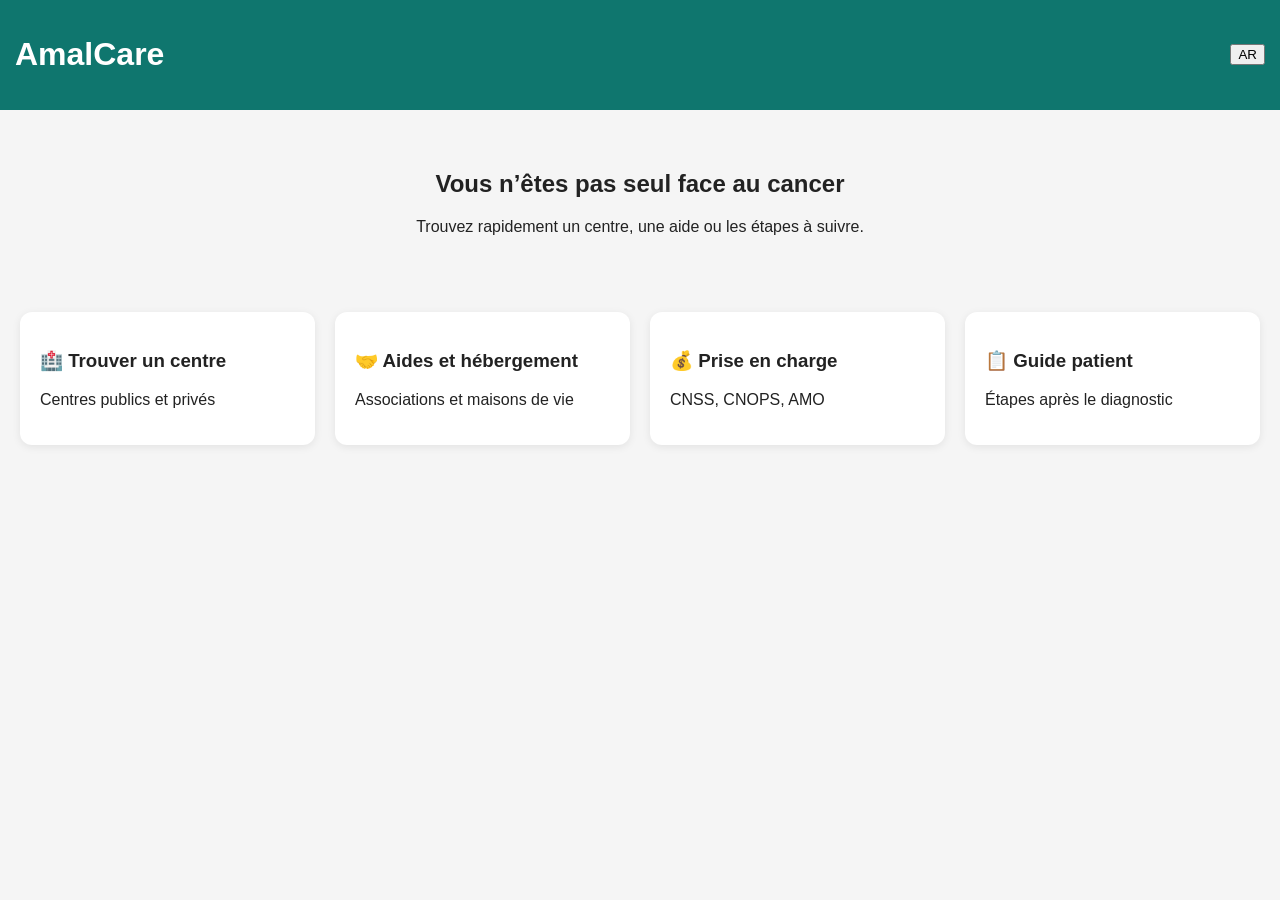
==== commit 05396d5c: "Add files via upload" ====
--- a/index.html
+++ b/index.html
@@ -1,69 +1,57 @@
+
 <!DOCTYPE html>
 <html lang="fr">
 <head>
-  <meta charset="UTF-8">
-  <meta name="viewport" content="width=device-width, initial-scale=1.0">
-  <title>AmalCare</title>
-  <link rel="stylesheet" href="style.css">
+<meta charset="UTF-8">
+<meta name="viewport" content="width=device-width, initial-scale=1.0">
+<title>AmalCare</title>
+<link rel="stylesheet" href="css/style.css">
 </head>
 <body>
 
-<header>
-  <div class="logo">AmalCare</div>
-
-  <nav>
-    <a href="index.html">Accueil</a>
-    <a href="centres.html">Centres</a>
-    <a href="associations.html">Associations</a>
-    <a href="assurances.html">Assurances</a>
-  </nav>
-
-  <button id="lang-toggle">AR</button>
+<header class="header">
+<h1>AmalCare</h1>
+<button id="lang-toggle">AR</button>
 </header>
 
 <section class="hero">
-  <div class="hero-content">
-    <h1 id="hero-title">
-      Vous n’êtes pas seul face au cancer
-    </h1>
-
-    <p id="hero-text">
-      AmalCare vous aide à trouver les centres, associations et informations utiles au Maroc.
-    </p>
-
-    <div class="hero-buttons">
-      <a href="centres.html" class="btn">Trouver un centre</a>
-      <a href="associations.html" class="btn secondary">Trouver une association</a>
-    </div>
-  </div>
+<h2 id="hero-title">Vous n’êtes pas seul face au cancer</h2>
+<p id="hero-text">Trouvez rapidement un centre, une aide ou les étapes à suivre.</p>
 </section>
 
-<section class="cards">
-  <div class="card">
-    <h3>🏥 Centres d’oncologie</h3>
-    <p>Centres publics et privés au Maroc</p>
-  </div>
+<section class="main-actions">
 
-  <div class="card">
-    <h3>🤝 Associations</h3>
-    <p>Soutien social et accompagnement</p>
-  </div>
+<a href="centres.html" class="action-card">
+<div>
+<h3>🏥 Trouver un centre</h3>
+<p>Centres publics et privés</p>
+</div>
+</a>
 
-  <div class="card">
-    <h3>📋 Assurances</h3>
-    <p>CNSS, CNOPS, AMO Tadamoun</p>
-  </div>
+<a href="associations.html" class="action-card">
+<div>
+<h3>🤝 Aides et hébergement</h3>
+<p>Associations et maisons de vie</p>
+</div>
+</a>
+
+<a href="assurances.html" class="action-card">
+<div>
+<h3>💰 Prise en charge</h3>
+<p>CNSS, CNOPS, AMO</p>
+</div>
+</a>
+
+<a href="guide-patient.html" class="action-card">
+<div>
+<h3>📋 Guide patient</h3>
+<p>Étapes après le diagnostic</p>
+</div>
+</a>
+
 </section>
 
-<section class="legal-box">
-  <p>Les informations publiées sur AmalCare sont fournies à titre informatif uniquement.</p>
-  <p>AmalCare n’est ni un établissement médical ni un organisme officiel.</p>
-</section>
-
-<footer>
-  <p>© 2026 AmalCare</p>
-</footer>
-
-<script src="app.js"></script>
+<script src="js/translations.js"></script>
+<script src="js/app.js"></script>
 </body>
 </html>
--- a/css/style.css
+++ b/css/style.css
@@ -0,0 +1,81 @@
+
+body {
+  font-family: Arial, sans-serif;
+  margin: 0;
+  background: #f5f5f5;
+  color: #222;
+}
+
+.header {
+  background: #0f766e;
+  color: white;
+  padding: 15px;
+  display:flex;
+  justify-content:space-between;
+  align-items:center;
+}
+
+.hero {
+  text-align:center;
+  padding:40px 20px;
+}
+
+.main-actions {
+  display:grid;
+  grid-template-columns: repeat(auto-fit,minmax(250px,1fr));
+  gap:20px;
+  padding:20px;
+}
+
+.action-card {
+  text-decoration:none;
+  color:inherit;
+}
+
+.action-card div, .card {
+  background:white;
+  padding:20px;
+  border-radius:12px;
+  box-shadow:0 2px 8px rgba(0,0,0,0.08);
+}
+
+.action-card div:hover {
+  transform:translateY(-5px);
+  transition:0.3s;
+}
+
+.container {
+  padding:20px;
+}
+
+input, select {
+  width:100%;
+  padding:12px;
+  margin-bottom:15px;
+  border-radius:8px;
+  border:1px solid #ddd;
+}
+
+.call-btn, .map-btn {
+  display:inline-block;
+  margin-top:10px;
+  margin-right:10px;
+  background:#0f766e;
+  color:white;
+  padding:10px 14px;
+  border-radius:8px;
+  text-decoration:none;
+}
+
+.tooltip-box {
+  background:white;
+  padding:12px;
+  margin:20px;
+  border-radius:8px;
+}
+
+@media(max-width:768px){
+  .main-actions{
+    grid-template-columns:1fr;
+  }
+}
